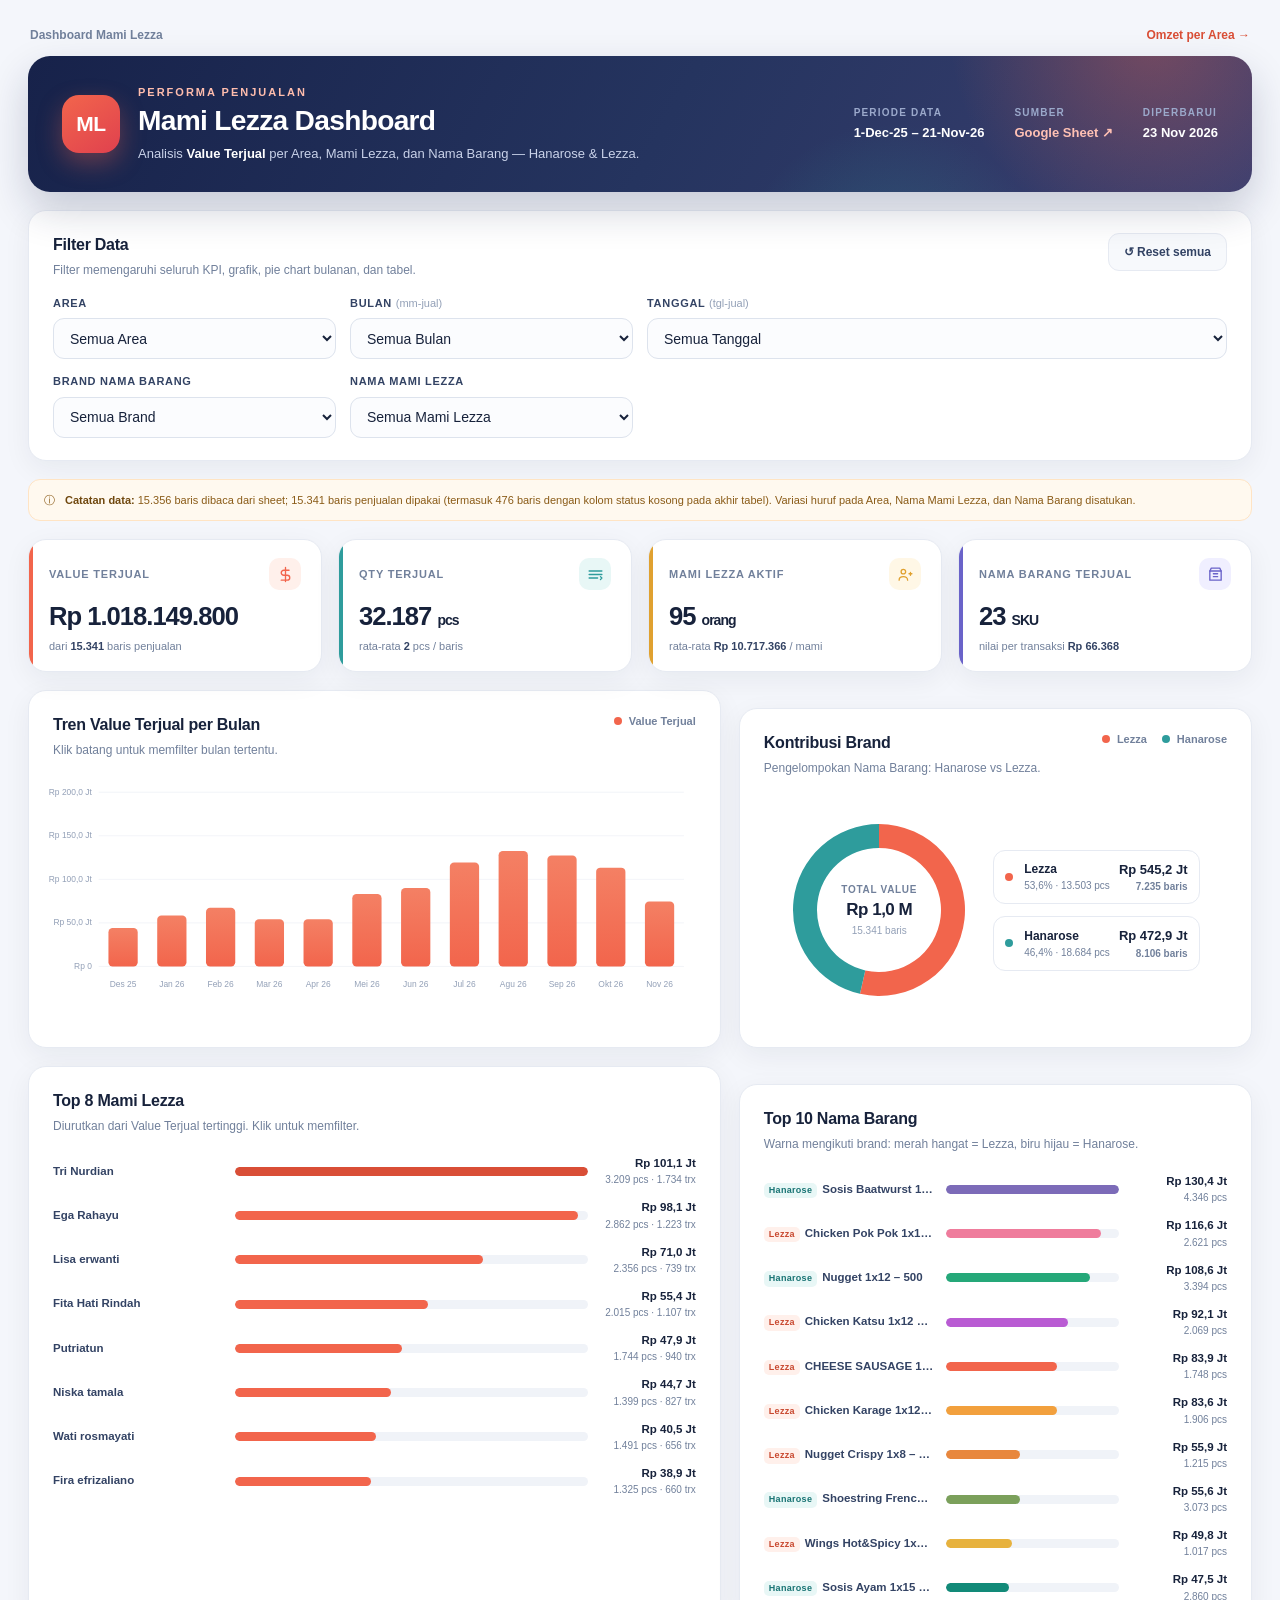
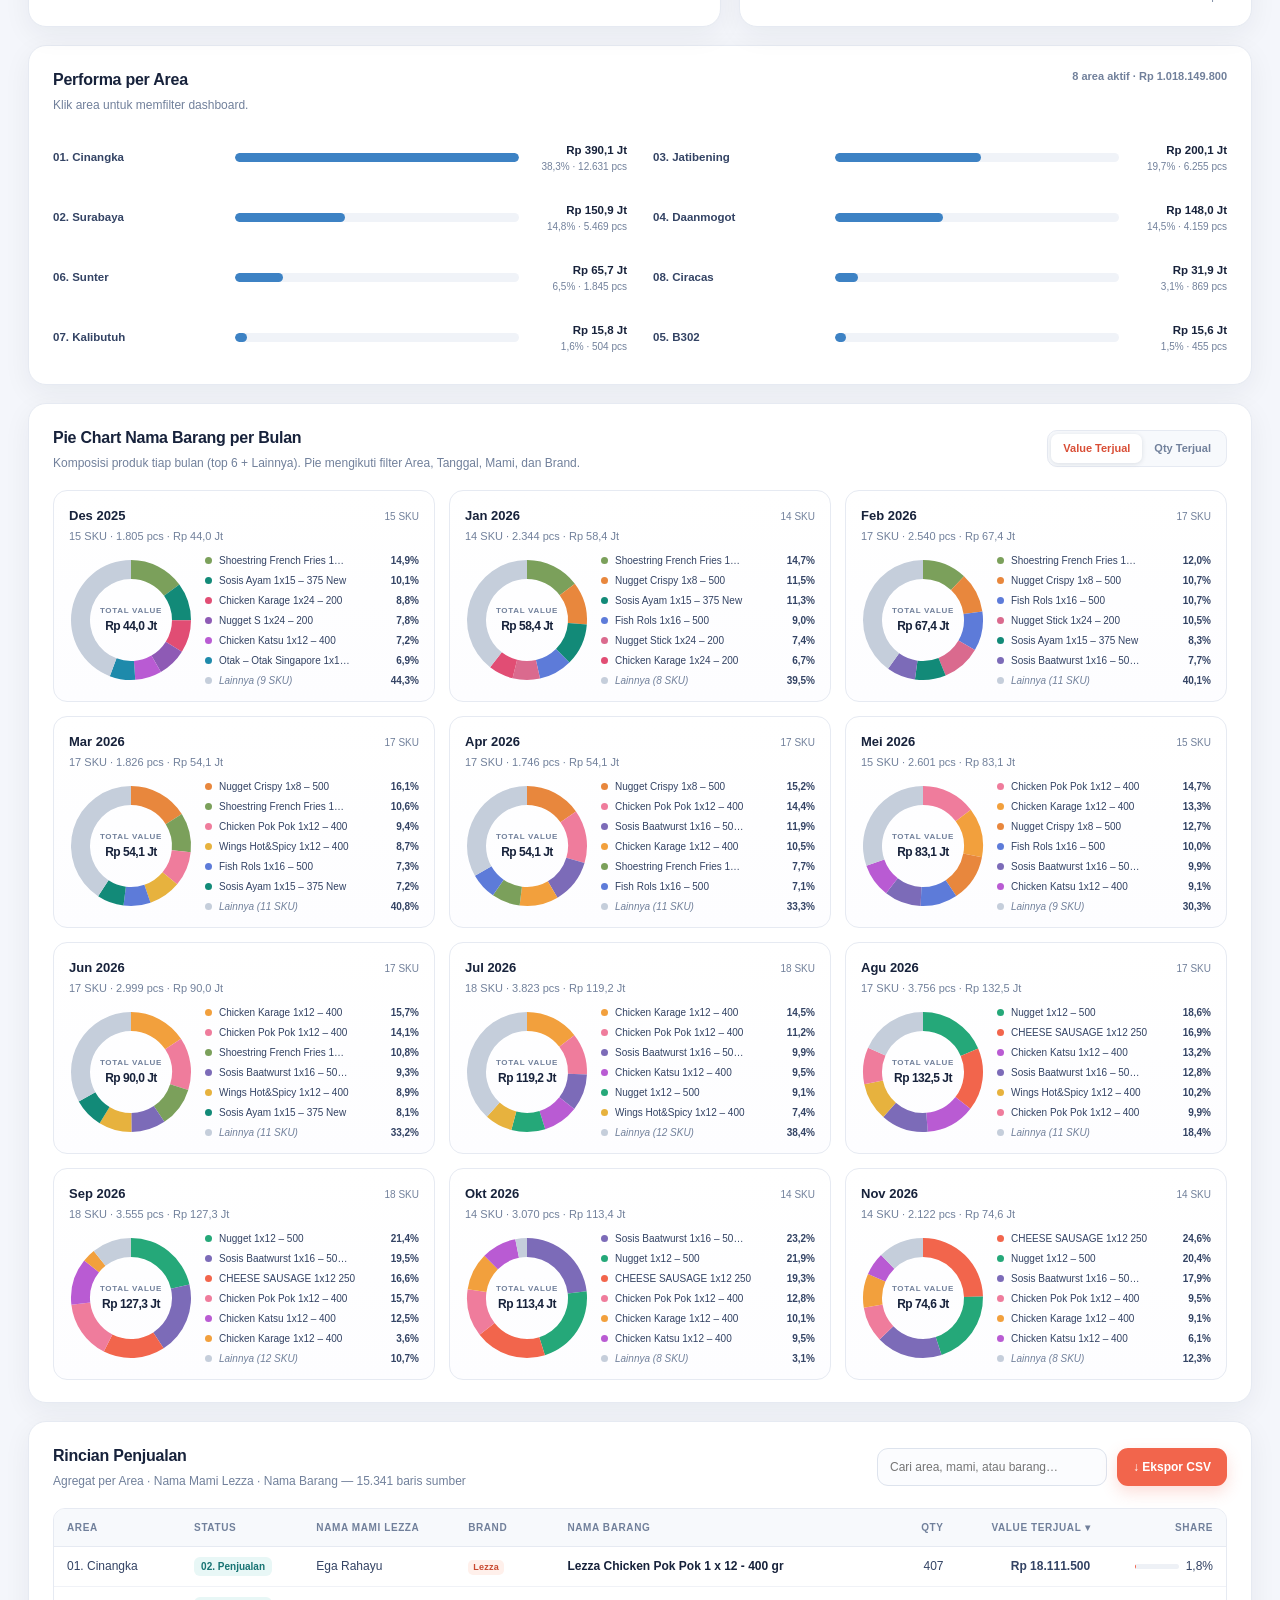
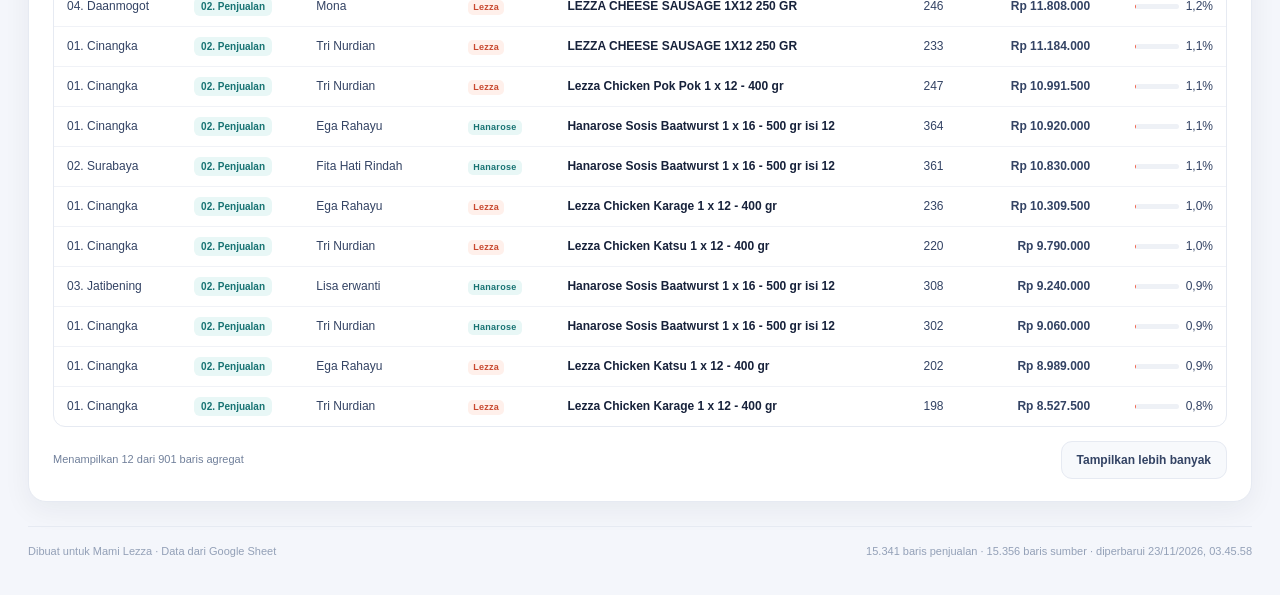
==== mami.html @ feef0293 "Add files via upload" ====
<!doctype html>
<html lang="id">
<head>
  <meta charset="utf-8">
  <meta name="viewport" content="width=device-width, initial-scale=1">
  <meta name="description" content="Dashboard performa penjualan Mami Lezza: Area, Value Terjual, Nama Mami Lezza, dan Nama Barang (Hanarose & Lezza).">
  <link rel="icon" href="data:image/svg+xml,%3Csvg xmlns='http://www.w3.org/2000/svg' viewBox='0 0 64 64'%3E%3Crect width='64' height='64' rx='16' fill='%23F2654C'/%3E%3Ctext x='32' y='43' font-size='34' font-family='Arial' font-weight='bold' text-anchor='middle' fill='white'%3EM%3C/text%3E%3C/svg%3E">
  <title>Mami Lezza · Dashboard Penjualan</title>
  <link rel="stylesheet" href="styles.css">
</head>
<body>
  <div class="app-shell">
    <nav class="dash-nav" aria-label="Navigasi dashboard">
      <span class="dash-nav-title">Dashboard Mami Lezza</span>
      <span class="dash-nav-spacer"></span>
      <a href="index.html">Omzet per Area →</a>
    </nav>

    <header class="hero">
      <div class="hero-main">
        <div class="hero-mark">ML</div>
        <div>
          <p class="eyebrow">PERFORMA PENJUALAN</p>
          <h1>Mami Lezza Dashboard</h1>
          <p class="hero-sub">Analisis <strong>Value Terjual</strong> per Area, Mami Lezza, dan Nama Barang — Hanarose &amp; Lezza.</p>
        </div>
      </div>
      <div class="hero-meta">
        <div class="meta-item"><span class="meta-label">Periode data</span><strong id="period-label">—</strong></div>
        <div class="meta-item"><span class="meta-label">Sumber</span><a id="source-link" href="#" target="_blank" rel="noopener">Google Sheet ↗</a></div>
        <div class="meta-item"><span class="meta-label">Diperbarui</span><strong id="generated-label">—</strong></div>
      </div>
    </header>

    <section class="panel filter-panel" aria-label="Filter data">
      <div class="panel-head filter-head">
        <div>
          <h2>Filter Data</h2>
          <p>Filter memengaruhi seluruh KPI, grafik, pie chart bulanan, dan tabel.</p>
        </div>
        <button type="button" id="reset-btn" class="btn btn-ghost">↺ Reset semua</button>
      </div>
      <div class="filter-grid">
        <label class="field">
          <span>Area</span>
          <select id="area-filter"><option value="">Semua Area</option></select>
        </label>
        <label class="field">
          <span>Bulan <em>(mm-jual)</em></span>
          <select id="month-filter"><option value="">Semua Bulan</option></select>
        </label>
        <label class="field field-wide">
          <span>Tanggal <em>(tgl-jual)</em></span>
          <select id="date-filter"><option value="">Semua Tanggal</option></select>
        </label>
        <label class="field">
          <span>Brand Nama Barang</span>
          <select id="brand-filter">
            <option value="">Semua Brand</option>
            <option value="Lezza">Lezza</option>
            <option value="Hanarose">Hanarose</option>
          </select>
        </label>
        <label class="field">
          <span>Nama Mami Lezza</span>
          <select id="mami-filter"><option value="">Semua Mami Lezza</option></select>
        </label>
      </div>
      <div id="active-chips" class="chips" aria-live="polite"></div>
    </section>

    <section class="kpi-grid" id="kpi-grid" aria-label="Ringkasan KPI"></section>

    <section class="grid grid-2">
      <article class="panel chart-panel">
        <div class="panel-head">
          <div><h2>Tren Value Terjual per Bulan</h2><p>Klik batang untuk memfilter bulan tertentu.</p></div>
          <div class="legend-inline"><span class="dot" style="background:var(--accent)"></span>Value Terjual</div>
        </div>
        <div id="trend-chart" class="chart-body"></div>
      </article>

      <article class="panel chart-panel">
        <div class="panel-head">
          <div><h2>Kontribusi Brand</h2><p>Pengelompokan Nama Barang: Hanarose vs Lezza.</p></div>
          <div class="legend-inline"><span class="dot" style="background:var(--accent)"></span>Lezza <span class="dot dot-second" style="background:var(--teal)"></span>Hanarose</div>
        </div>
        <div id="brand-chart" class="chart-body brand-body"></div>
      </article>
    </section>

    <section class="grid grid-2">
      <article class="panel chart-panel">
        <div class="panel-head">
          <div><h2>Top 8 Mami Lezza</h2><p>Diurutkan dari Value Terjual tertinggi. Klik untuk memfilter.</p></div>
        </div>
        <div id="mami-chart" class="chart-body bars-body"></div>
      </article>

      <article class="panel chart-panel">
        <div class="panel-head">
          <div><h2>Top 10 Nama Barang</h2><p>Warna mengikuti brand: merah hangat = Lezza, biru hijau = Hanarose.</p></div>
        </div>
        <div id="product-chart" class="chart-body bars-body"></div>
      </article>
    </section>

    <section class="panel chart-panel">
      <div class="panel-head">
        <div><h2>Performa per Area</h2><p>Klik area untuk memfilter dashboard.</p></div>
        <div id="area-summary" class="legend-inline"></div>
      </div>
      <div id="area-chart" class="chart-body bars-body area-bars"></div>
    </section>

    <section class="panel" id="pie-section">
      <div class="panel-head pie-head">
        <div>
          <h2>Pie Chart Nama Barang per Bulan</h2>
          <p>Komposisi produk tiap bulan (top 6 + Lainnya). Pie mengikuti filter Area, Tanggal, Mami, dan Brand.</p>
        </div>
        <div class="segmented" role="group" aria-label="Metrik pie chart">
          <button type="button" class="seg active" data-metric="value">Value Terjual</button>
          <button type="button" class="seg" data-metric="qty">Qty Terjual</button>
        </div>
      </div>
      <div id="monthly-pies" class="pie-grid"></div>
    </section>

    <section class="panel table-panel" id="table-section">
      <div class="panel-head table-head">
        <div><h2>Rincian Penjualan</h2><p id="table-caption">Agregat per Area · Mami Lezza · Nama Barang</p></div>
        <div class="table-tools">
          <input type="search" id="table-search" placeholder="Cari area, mami, atau barang…" aria-label="Cari tabel">
          <button type="button" id="export-btn" class="btn btn-primary">↓ Ekspor CSV</button>
        </div>
      </div>
      <div class="table-wrap">
        <table>
          <thead>
            <tr>
              <th>Area</th>
              <th>Status</th>
              <th>Nama Mami Lezza</th>
              <th>Brand</th>
              <th>Nama Barang</th>
              <th class="num">Qty</th>
              <th class="num sortable" data-sort="value">Value Terjual ▾</th>
              <th class="num">Share</th>
            </tr>
          </thead>
          <tbody id="table-body"></tbody>
        </table>
      </div>
      <div class="table-footer">
        <span id="table-count">—</span>
        <button type="button" id="load-more" class="btn btn-ghost">Tampilkan lebih banyak</button>
      </div>
    </section>

    <footer class="footer">
      <span>Dibuat untuk Mami Lezza · Data dari Google Sheet</span>
      <span id="footer-meta">—</span>
    </footer>
  </div>

  <div id="tooltip" class="tooltip" role="tooltip" aria-hidden="true"></div>

  <script src="data.js"></script>
  <script src="app.js"></script>
</body>
</html>
---- styles.css ----
/* Mami Lezza Dashboard — dependency-free styling */
:root {
  --bg: #f4f6fb;
  --panel: #ffffff;
  --ink: #17223b;
  --ink-2: #334364;
  --muted: #71809b;
  --muted-2: #93a0b7;
  --line: #e6eaf2;
  --line-soft: #f0f2f7;
  --accent: #f2654c;
  --accent-dark: #d94e36;
  --accent-soft: #fff0eb;
  --teal: #2e9c9c;
  --teal-soft: #e8f7f6;
  --navy: #182449;
  --navy-2: #26335f;
  --radius: 18px;
  --radius-sm: 11px;
  --shadow: 0 8px 28px rgba(23, 34, 59, 0.06);
  --shadow-hover: 0 14px 36px rgba(23, 34, 59, 0.1);
}

* { box-sizing: border-box; }

html { scroll-behavior: smooth; }

body {
  margin: 0;
  background: var(--bg);
  color: var(--ink);
  font-family: -apple-system, BlinkMacSystemFont, "Segoe UI", "Inter", Roboto, "Helvetica Neue", Arial, sans-serif;
  font-size: 14px;
  line-height: 1.5;
  -webkit-font-smoothing: antialiased;
}

button, select, input { font: inherit; }
button { cursor: pointer; }
a { color: inherit; }

.app-shell {
  width: min(1480px, 100%);
  margin: 0 auto;
  padding: 26px 28px 36px;
}

/* ---------------------------------------------------------------- hero */
.hero {
  position: relative;
  overflow: hidden;
  display: flex;
  flex-wrap: wrap;
  align-items: center;
  justify-content: space-between;
  gap: 22px;
  padding: 28px 34px;
  border-radius: 22px;
  background: linear-gradient(118deg, #17224a 0%, #25345f 52%, #3a3f70 100%);
  color: #fff;
  box-shadow: 0 18px 40px rgba(20, 31, 68, 0.2);
}
.hero::before,
.hero::after {
  content: "";
  position: absolute;
  border-radius: 50%;
  pointer-events: none;
}
.hero::before {
  width: 420px; height: 420px;
  right: -110px; top: -230px;
  background: radial-gradient(circle, rgba(242, 101, 76, 0.34), transparent 68%);
}
.hero::after {
  width: 320px; height: 320px;
  right: 200px; bottom: -250px;
  background: radial-gradient(circle, rgba(46, 156, 156, 0.3), transparent 70%);
}
.hero-main { display: flex; align-items: center; gap: 18px; position: relative; z-index: 1; }
.hero-mark {
  flex: 0 0 auto;
  width: 58px; height: 58px;
  display: grid; place-items: center;
  border-radius: 17px;
  background: linear-gradient(145deg, #f2654c, #e0414e);
  font-size: 21px; font-weight: 800; letter-spacing: -0.5px;
  box-shadow: 0 10px 24px rgba(242, 101, 76, 0.35);
}
.eyebrow {
  margin: 0 0 3px;
  font-size: 11px; font-weight: 700; letter-spacing: 2px;
  color: #ffbdad;
}
.hero h1 { margin: 0; font-size: clamp(23px, 2.2vw, 31px); letter-spacing: -0.7px; line-height: 1.2; }
.hero-sub { margin: 7px 0 0; color: #c9d2e9; font-size: 13px; }
.hero-sub strong { color: #fff; }
.hero-meta {
  position: relative; z-index: 1;
  display: flex; gap: 30px; flex-wrap: wrap;
}
.meta-item { display: flex; flex-direction: column; gap: 3px; }
.meta-label { font-size: 10px; text-transform: uppercase; letter-spacing: 1.2px; color: #9ba9cb; font-weight: 700; }
.meta-item strong { font-size: 13px; font-weight: 600; }
.meta-item a { font-size: 13px; font-weight: 600; color: #ffc1b4; text-decoration: none; }
.meta-item a:hover { text-decoration: underline; }

/* --------------------------------------------------------------- panel */
.panel {
  background: var(--panel);
  border: 1px solid var(--line);
  border-radius: var(--radius);
  box-shadow: var(--shadow);
  padding: 22px 24px;
}
.panel + .panel, .grid + .panel, .panel + .grid, .grid + .grid, .kpi-grid + .grid { margin-top: 18px; }
.panel-head {
  display: flex; align-items: flex-start; justify-content: space-between; gap: 16px;
  margin-bottom: 18px;
}
.panel-head h2 { margin: 0; font-size: 16px; letter-spacing: -0.25px; }
.panel-head p { margin: 4px 0 0; color: var(--muted); font-size: 12px; }

/* -------------------------------------------------------------- filter */
.filter-panel { margin-top: 18px; }
.filter-head { margin-bottom: 16px; }
.filter-grid {
  display: grid;
  grid-template-columns: repeat(4, minmax(0, 1fr));
  gap: 14px;
}
.field { display: flex; flex-direction: column; gap: 7px; min-width: 0; }
.field-wide { grid-column: span 2; }
.field > span { font-size: 11px; font-weight: 700; color: var(--ink-2); text-transform: uppercase; letter-spacing: 0.7px; }
.field > span em { font-style: normal; color: var(--muted-2); font-weight: 500; text-transform: none; letter-spacing: 0; }
select, input[type="search"] {
  width: 100%;
  height: 41px;
  padding: 0 12px;
  border: 1px solid #dde3ed;
  border-radius: var(--radius-sm);
  background: #fbfcfe;
  color: var(--ink);
  outline: none;
  transition: border-color .15s, box-shadow .15s, background .15s;
}
select:hover, input[type="search"]:hover { border-color: #c7d0df; }
select:focus, input[type="search"]:focus {
  border-color: var(--accent);
  background: #fff;
  box-shadow: 0 0 0 3px rgba(242, 101, 76, 0.12);
}
select[disabled] { opacity: .45; cursor: not-allowed; }

.btn {
  display: inline-flex; align-items: center; justify-content: center; gap: 7px;
  height: 38px; padding: 0 15px;
  border-radius: var(--radius-sm);
  border: 1px solid transparent;
  font-size: 12px; font-weight: 700;
  white-space: nowrap;
  transition: transform .12s, background .15s, border-color .15s, box-shadow .15s;
}
.btn:active { transform: translateY(1px); }
.btn-ghost { background: #f7f9fc; border-color: var(--line); color: var(--ink-2); }
.btn-ghost:hover { background: #eef2f8; border-color: #d7dfec; }
.btn-primary { background: var(--accent); color: #fff; box-shadow: 0 6px 16px rgba(242, 101, 76, 0.22); }
.btn-primary:hover { background: var(--accent-dark); }
.btn:disabled { opacity: .45; cursor: not-allowed; box-shadow: none; }

.chips { display: flex; flex-wrap: wrap; gap: 8px; margin-top: 14px; }
.chips:empty { display: none; }
.chip {
  display: inline-flex; align-items: center; gap: 8px;
  padding: 5px 7px 5px 11px;
  border-radius: 999px;
  background: var(--accent-soft);
  border: 1px solid #ffd9cd;
  color: #b13d28;
  font-size: 11px; font-weight: 700;
}
.chip button {
  width: 17px; height: 17px; padding: 0;
  display: grid; place-items: center;
  border: 0; border-radius: 50%;
  background: rgba(177, 61, 40, 0.12);
  color: #b13d28; font-size: 12px; line-height: 1;
}
.chip button:hover { background: rgba(177, 61, 40, 0.25); }

/* ----------------------------------------------------------------- KPI */
.kpi-grid {
  display: grid;
  grid-template-columns: repeat(4, minmax(0, 1fr));
  gap: 16px;
  margin-top: 18px;
}
.kpi-card {
  position: relative;
  overflow: hidden;
  background: var(--panel);
  border: 1px solid var(--line);
  border-radius: var(--radius);
  padding: 18px 20px 17px;
  box-shadow: var(--shadow);
  transition: box-shadow .18s, transform .18s;
}
.kpi-card:hover { box-shadow: var(--shadow-hover); transform: translateY(-2px); }
.kpi-card::before {
  content: "";
  position: absolute; left: 0; top: 0; bottom: 0; width: 4px;
  background: var(--tone, var(--accent));
}
.kpi-top { display: flex; align-items: center; justify-content: space-between; gap: 10px; }
.kpi-label { font-size: 11px; font-weight: 700; color: var(--muted); text-transform: uppercase; letter-spacing: .8px; }
.kpi-icon {
  width: 32px; height: 32px;
  display: grid; place-items: center;
  border-radius: 10px;
  background: var(--tone-soft, var(--accent-soft));
  color: var(--tone, var(--accent));
}
.kpi-icon svg { width: 17px; height: 17px; stroke: currentColor; fill: none; stroke-width: 1.9; stroke-linecap: round; stroke-linejoin: round; }
.kpi-value { margin-top: 12px; font-size: clamp(21px, 2vw, 28px); font-weight: 800; letter-spacing: -1px; line-height: 1.15; }
.kpi-sub { margin-top: 6px; font-size: 11px; color: var(--muted); }
.kpi-sub strong { color: var(--ink-2); }

/* --------------------------------------------------------------- grid */
.grid { display: grid; gap: 18px; margin-top: 18px; }
.grid-2 { grid-template-columns: minmax(0, 1.35fr) minmax(0, 1fr); }
.chart-panel { min-width: 0; }
.chart-body { min-height: 230px; }
.legend-inline { display: flex; align-items: center; gap: 7px; flex-wrap: wrap; font-size: 11px; color: var(--muted); font-weight: 600; }
.dot { width: 8px; height: 8px; border-radius: 50%; display: inline-block; }
.dot-second { margin-left: 8px; }

/* --------------------------------------------------------------- trend */
.trend-wrap { width: 100%; }
.trend-svg { display: block; width: 100%; height: auto; overflow: visible; }
.trend-grid { stroke: var(--line-soft); stroke-width: 1; }
.trend-axis { fill: var(--muted-2); font-size: 10px; font-family: inherit; }
.trend-bar { fill: url(#barGradient); cursor: pointer; transition: opacity .15s; }
.trend-bar:hover, .trend-bar.selected { fill: var(--accent-dark); }
.trend-bar-wrap:hover .trend-bar { fill: var(--accent-dark); }
.trend-value { fill: var(--ink-2); font-size: 10px; font-weight: 700; font-family: inherit; pointer-events: none; }

/* --------------------------------------------------------------- donut */
.brand-body { display: flex; align-items: center; justify-content: center; gap: 26px; flex-wrap: wrap; }
.donut-wrap { position: relative; flex: 0 0 auto; }
.donut-svg { display: block; }
.donut-segment { transition: opacity .15s, transform .15s; transform-origin: center; cursor: pointer; }
.donut-segment:hover { opacity: .8; }
.donut-center {
  position: absolute; inset: 0;
  display: flex; flex-direction: column; align-items: center; justify-content: center;
  pointer-events: none; text-align: center;
}
.donut-center small { color: var(--muted); font-size: 10px; font-weight: 700; text-transform: uppercase; letter-spacing: .7px; }
.donut-center strong { font-size: 17px; letter-spacing: -.5px; }
.donut-center span { color: var(--muted-2); font-size: 10px; }
.brand-legend { display: flex; flex-direction: column; gap: 12px; min-width: 180px; }
.brand-legend-row {
  display: grid; grid-template-columns: 10px 1fr auto; align-items: center; gap: 9px;
  padding: 9px 11px; border: 1px solid var(--line); border-radius: 12px; cursor: pointer;
  transition: background .15s, border-color .15s;
}
.brand-legend-row:hover { background: #fafbfd; border-color: #d6deeb; }
.brand-legend-name { font-size: 12px; font-weight: 700; }
.brand-legend-name small { display: block; color: var(--muted); font-weight: 500; font-size: 10px; }
.brand-legend-value { text-align: right; font-size: 13px; font-weight: 800; }
.brand-legend-value small { display: block; color: var(--muted); font-size: 10px; font-weight: 600; }

/* ---------------------------------------------------------------- bars */
.bars-body { display: flex; flex-direction: column; gap: 12px; padding-top: 2px; }
.bar-row { display: grid; grid-template-columns: minmax(110px, 170px) minmax(60px, 1fr) 96px; align-items: center; gap: 12px; }
.bar-row.clickable { cursor: pointer; }
.bar-row.clickable:hover .bar-name { color: var(--accent-dark); }
.bar-name { font-size: 11.5px; font-weight: 600; color: var(--ink-2); overflow: hidden; text-overflow: ellipsis; white-space: nowrap; }
.bar-track { height: 9px; border-radius: 99px; background: #f0f3f8; overflow: hidden; }
.bar-fill { height: 100%; border-radius: 99px; background: var(--bar-color, var(--accent)); min-width: 2px; transition: width .35s ease; }
.bar-value { text-align: right; font-size: 11.5px; font-weight: 800; white-space: nowrap; }
.bar-value small { display: block; color: var(--muted); font-size: 10px; font-weight: 500; }
.brand-tag {
  display: inline-block; margin-right: 5px; padding: 1px 5px;
  border-radius: 5px; font-size: 9px; font-weight: 800; letter-spacing: .3px;
}
.brand-tag.lezza { background: var(--accent-soft); color: #c8482f; }
.brand-tag.hanarose { background: var(--teal-soft); color: #177373; }
.area-bars { display: grid; grid-template-columns: repeat(2, minmax(0, 1fr)); gap: 12px 26px; }

/* ---------------------------------------------------------- monthly pies */
.pie-head { align-items: center; }
.segmented { display: inline-flex; padding: 3px; border: 1px solid var(--line); border-radius: 10px; background: #f7f9fc; }
.seg {
  border: 0; background: transparent; color: var(--muted);
  padding: 6px 12px; border-radius: 7px; font-size: 11px; font-weight: 700;
}
.seg.active { background: #fff; color: var(--accent-dark); box-shadow: 0 1px 5px rgba(20, 30, 60, .12); }
.pie-grid { display: grid; grid-template-columns: repeat(3, minmax(0, 1fr)); gap: 14px; margin-top: 4px; }
.pie-card {
  border: 1px solid var(--line);
  border-radius: 14px;
  padding: 15px 15px 13px;
  background: linear-gradient(180deg, #fff, #fdfdff);
  transition: box-shadow .15s, transform .15s;
}
.pie-card:hover { box-shadow: var(--shadow-hover); transform: translateY(-2px); }
.pie-card-head { display: flex; align-items: baseline; justify-content: space-between; gap: 8px; }
.pie-card-head h3 { margin: 0; font-size: 13px; }
.pie-card-head span { font-size: 10px; color: var(--muted); }
.pie-card-total { margin: 3px 0 8px; font-size: 11px; color: var(--muted); }
.pie-card-total strong { color: var(--ink); font-size: 13px; }
.pie-card-body { display: flex; align-items: center; gap: 12px; }
.pie-card-body .donut-wrap { width: 124px; height: 124px; }
.pie-card-body .donut-center strong { font-size: 12px; }
.pie-card-body .donut-center small { font-size: 8px; }
.pie-legend { flex: 1; min-width: 0; display: flex; flex-direction: column; gap: 5px; }
.pie-legend-row { display: grid; grid-template-columns: 8px minmax(0, 1fr) auto; align-items: center; gap: 6px; font-size: 10px; }
.pie-legend-row .dot { width: 7px; height: 7px; }
.pie-legend-name { color: var(--ink-2); overflow: hidden; text-overflow: ellipsis; white-space: nowrap; }
.pie-legend-pct { font-weight: 800; color: var(--ink-2); }
.pie-legend-row.other .pie-legend-name { color: var(--muted); font-style: italic; }
.empty-pie { color: var(--muted); font-size: 12px; padding: 26px 4px; text-align: center; }

/* --------------------------------------------------------------- table */
.table-head { align-items: center; }
.table-tools { display: flex; gap: 10px; align-items: center; }
.table-tools input { width: 230px; height: 38px; font-size: 12px; }
.table-wrap { overflow-x: auto; border: 1px solid var(--line); border-radius: 12px; }
table { width: 100%; border-collapse: collapse; font-size: 12px; min-width: 900px; }
thead th {
  position: sticky; top: 0; z-index: 1;
  background: #f7f9fc;
  text-align: left; font-size: 10px; font-weight: 800;
  text-transform: uppercase; letter-spacing: .6px; color: var(--muted);
  padding: 11px 13px; border-bottom: 1px solid var(--line);
  white-space: nowrap;
}
thead th.num, tbody td.num { text-align: right; }
thead th.sortable { cursor: pointer; user-select: none; }
thead th.sortable:hover { color: var(--accent-dark); }
tbody td { padding: 10px 13px; border-bottom: 1px solid var(--line-soft); color: var(--ink-2); vertical-align: middle; }
tbody tr:last-child td { border-bottom: 0; }
tbody tr:hover { background: #fbfcff; }
tbody td.barang { font-weight: 600; color: var(--ink); max-width: 320px; }
.status-pill {
  display: inline-block; padding: 2px 7px; border-radius: 6px;
  background: var(--teal-soft); color: #177373; font-size: 10px; font-weight: 700; white-space: nowrap;
}
.share-cell { display: flex; align-items: center; justify-content: flex-end; gap: 7px; }
.share-cell .mini-track { width: 44px; height: 5px; border-radius: 99px; background: #eef1f6; overflow: hidden; }
.share-cell .mini-fill { height: 100%; background: var(--accent); border-radius: 99px; }
.table-footer { display: flex; align-items: center; justify-content: space-between; gap: 12px; margin-top: 14px; }
.table-footer span { font-size: 11px; color: var(--muted); }
.no-rows { text-align: center; color: var(--muted); padding: 36px 12px !important; }

/* --------------------------------------------------------------- misc */
.footer {
  display: flex; justify-content: space-between; flex-wrap: wrap; gap: 8px;
  margin-top: 24px; padding-top: 16px;
  border-top: 1px solid var(--line);
  color: var(--muted-2); font-size: 11px;
}
.tooltip {
  position: fixed; z-index: 50; pointer-events: none;
  max-width: 270px;
  padding: 9px 11px;
  border-radius: 10px;
  background: rgba(19, 29, 54, .95);
  color: #fff; font-size: 11px; line-height: 1.5;
  box-shadow: 0 10px 25px rgba(0, 0, 0, .2);
  opacity: 0; transform: translateY(4px);
  transition: opacity .12s, transform .12s;
}
.tooltip.show { opacity: 1; transform: translateY(0); }
.tooltip strong { display: block; font-size: 12px; margin-bottom: 2px; }
.tooltip span { color: #c2cce2; }
.note-banner {
  display: flex; align-items: flex-start; gap: 10px;
  margin-top: 18px; padding: 12px 15px;
  border: 1px solid #ffe4c4; border-radius: 12px;
  background: #fff9ef; color: #8a5b17; font-size: 11px;
}
.note-banner strong { color: #6f470d; }

/* ---------------------------------------------------------- responsive */
@media (max-width: 1180px) {
  .filter-grid, .filter-grid-3 { grid-template-columns: repeat(2, minmax(0, 1fr)); }
  .kpi-grid { grid-template-columns: repeat(2, minmax(0, 1fr)); }
  .pie-grid { grid-template-columns: repeat(2, minmax(0, 1fr)); }
}
@media (max-width: 960px) {
  .grid-2 { grid-template-columns: 1fr; }
  .hero { padding: 24px; }
  .hero-meta { gap: 20px; }
  .area-bars { grid-template-columns: 1fr; }
}
/* ------------------------------------------------ omzet per area page */
.dash-nav {
  display: flex; align-items: center; gap: 14px; flex-wrap: wrap;
  margin-bottom: 12px; padding: 0 2px;
  font-size: 12px;
}
.dash-nav a { color: var(--accent-dark); font-weight: 700; text-decoration: none; }
.dash-nav a:hover { text-decoration: underline; }
.dash-nav-title { color: var(--muted); font-weight: 600; }
.dash-nav-spacer { flex: 1; }
.sync-badge {
  display: inline-flex; align-items: center; gap: 7px;
  padding: 5px 11px; border-radius: 999px;
  background: #eaf7f2; border: 1px solid #cae9dc;
  color: #1a7a5e; font-size: 11px; font-weight: 700;
}
.sync-badge.warn { background: #fff7e6; border-color: #ffe0ae; color: #97681a; }
.sync-dot {
  width: 7px; height: 7px; border-radius: 50%;
  background: #22a06b; box-shadow: 0 0 0 3px rgba(34, 160, 107, .16);
  animation: pulse 2s infinite;
}
.sync-badge.warn .sync-dot { background: #e8a326; box-shadow: 0 0 0 3px rgba(232, 163, 38, .16); animation: none; }
@keyframes pulse { 0%,100% { opacity: 1; } 50% { opacity: .4; } }
.hero-area { background: linear-gradient(118deg, #143a44 0%, #1d5560 55%, #2e6a6b 100%); }
.hero-area .eyebrow { color: #a6e3dc; }
.hero-mark-teal { background: linear-gradient(145deg, #2e9c9c, #1d7a8c); box-shadow: 0 10px 24px rgba(46, 156, 156, .35); }
.btn-refresh { background: rgba(255,255,255,.13); border-color: rgba(255,255,255,.3); color: #fff; height: 36px; }
.btn-refresh:hover { background: rgba(255,255,255,.22); }
.filter-grid-3 { grid-template-columns: repeat(3, minmax(0, 1fr)); }
.area-ranking .bar-row { grid-template-columns: minmax(130px, 190px) minmax(80px, 1fr) 140px; }
.area-ranking .bar-name { font-size: 12px; font-weight: 700; }

.heatmap-wrap { overflow-x: auto; }
.heat-table { width: 100%; min-width: 840px; border-collapse: separate; border-spacing: 4px; }
.heat-table th {
  position: static; background: transparent; border: 0;
  font-size: 10px; text-transform: uppercase; letter-spacing: .5px; color: var(--muted);
  padding: 5px 8px; white-space: nowrap;
}
.heat-table tbody th { text-align: left; color: var(--ink-2); font-weight: 700; font-size: 11px; }
.heat-cell {
  border-radius: 7px; padding: 11px 8px !important;
  font-size: 10.5px; font-weight: 700; cursor: default;
  transition: transform .12s, box-shadow .12s;
}
.heat-cell:hover { transform: scale(1.03); box-shadow: 0 4px 12px rgba(20, 40, 70, .14); }
.heat-total { font-weight: 800; color: var(--ink); white-space: nowrap; }
.heat-legend { display: inline-flex; gap: 2px; }
.heat-legend i { width: 16px; height: 9px; border-radius: 2px; display: inline-block; }
.heat-legend i:nth-child(1) { background: rgba(46,156,156,.1); }
.heat-legend i:nth-child(2) { background: rgba(46,156,156,.3); }
.heat-legend i:nth-child(3) { background: rgba(46,156,156,.5); }
.heat-legend i:nth-child(4) { background: rgba(46,156,156,.7); }
.heat-legend i:nth-child(5) { background: rgba(46,156,156,.9); }
.legend-line { display: flex; flex-wrap: wrap; gap: 14px; justify-content: center; margin-top: 8px; }
.legend-click {
  display: inline-flex; align-items: center; gap: 6px;
  font-size: 11px; color: var(--ink-2); font-weight: 600; cursor: pointer;
}
.legend-click:hover { color: var(--accent-dark); }
.trend-point { cursor: pointer; transition: r .12s; }
.trend-point:hover { r: 6; }

@media (max-width: 640px) {
  .app-shell { padding: 14px 13px 28px; }
  .hero { border-radius: 16px; padding: 20px; }
  .hero-mark { width: 46px; height: 46px; border-radius: 13px; font-size: 17px; }
  .hero-meta { width: 100%; justify-content: space-between; gap: 12px; }
  .panel { padding: 17px 16px; border-radius: 14px; }
  .filter-grid, .filter-grid-3 { grid-template-columns: 1fr; }
  .field-wide { grid-column: span 1; }
  .filter-head, .panel-head, .pie-head, .table-head { flex-direction: column; align-items: flex-start; }
  .table-tools { width: 100%; }
  .table-tools input { width: 100%; }
  .kpi-grid { grid-template-columns: 1fr 1fr; gap: 10px; }
  .kpi-card { padding: 14px; }
  .kpi-value { font-size: 19px; }
  .pie-grid { grid-template-columns: 1fr; }
  .bar-row { grid-template-columns: minmax(88px, 120px) minmax(40px, 1fr) 78px; gap: 8px; }
  .brand-body { gap: 16px; }
}
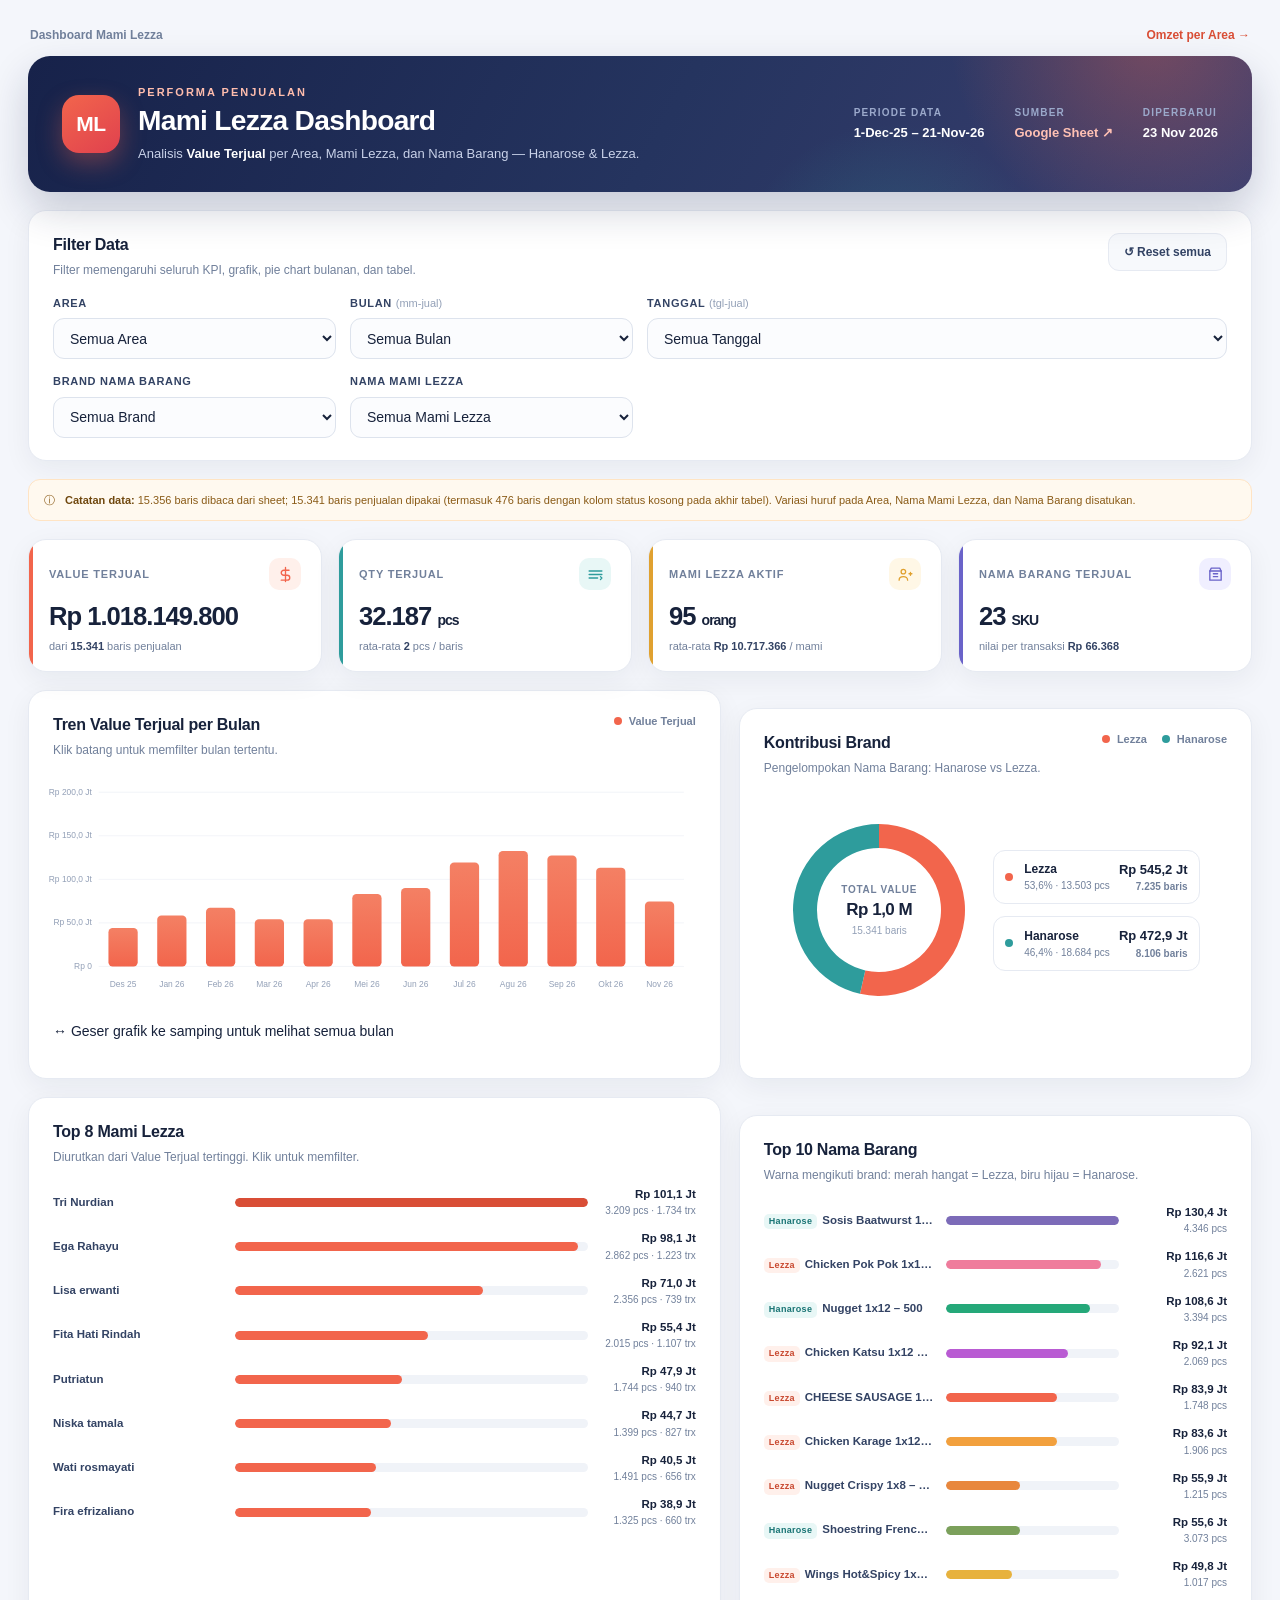
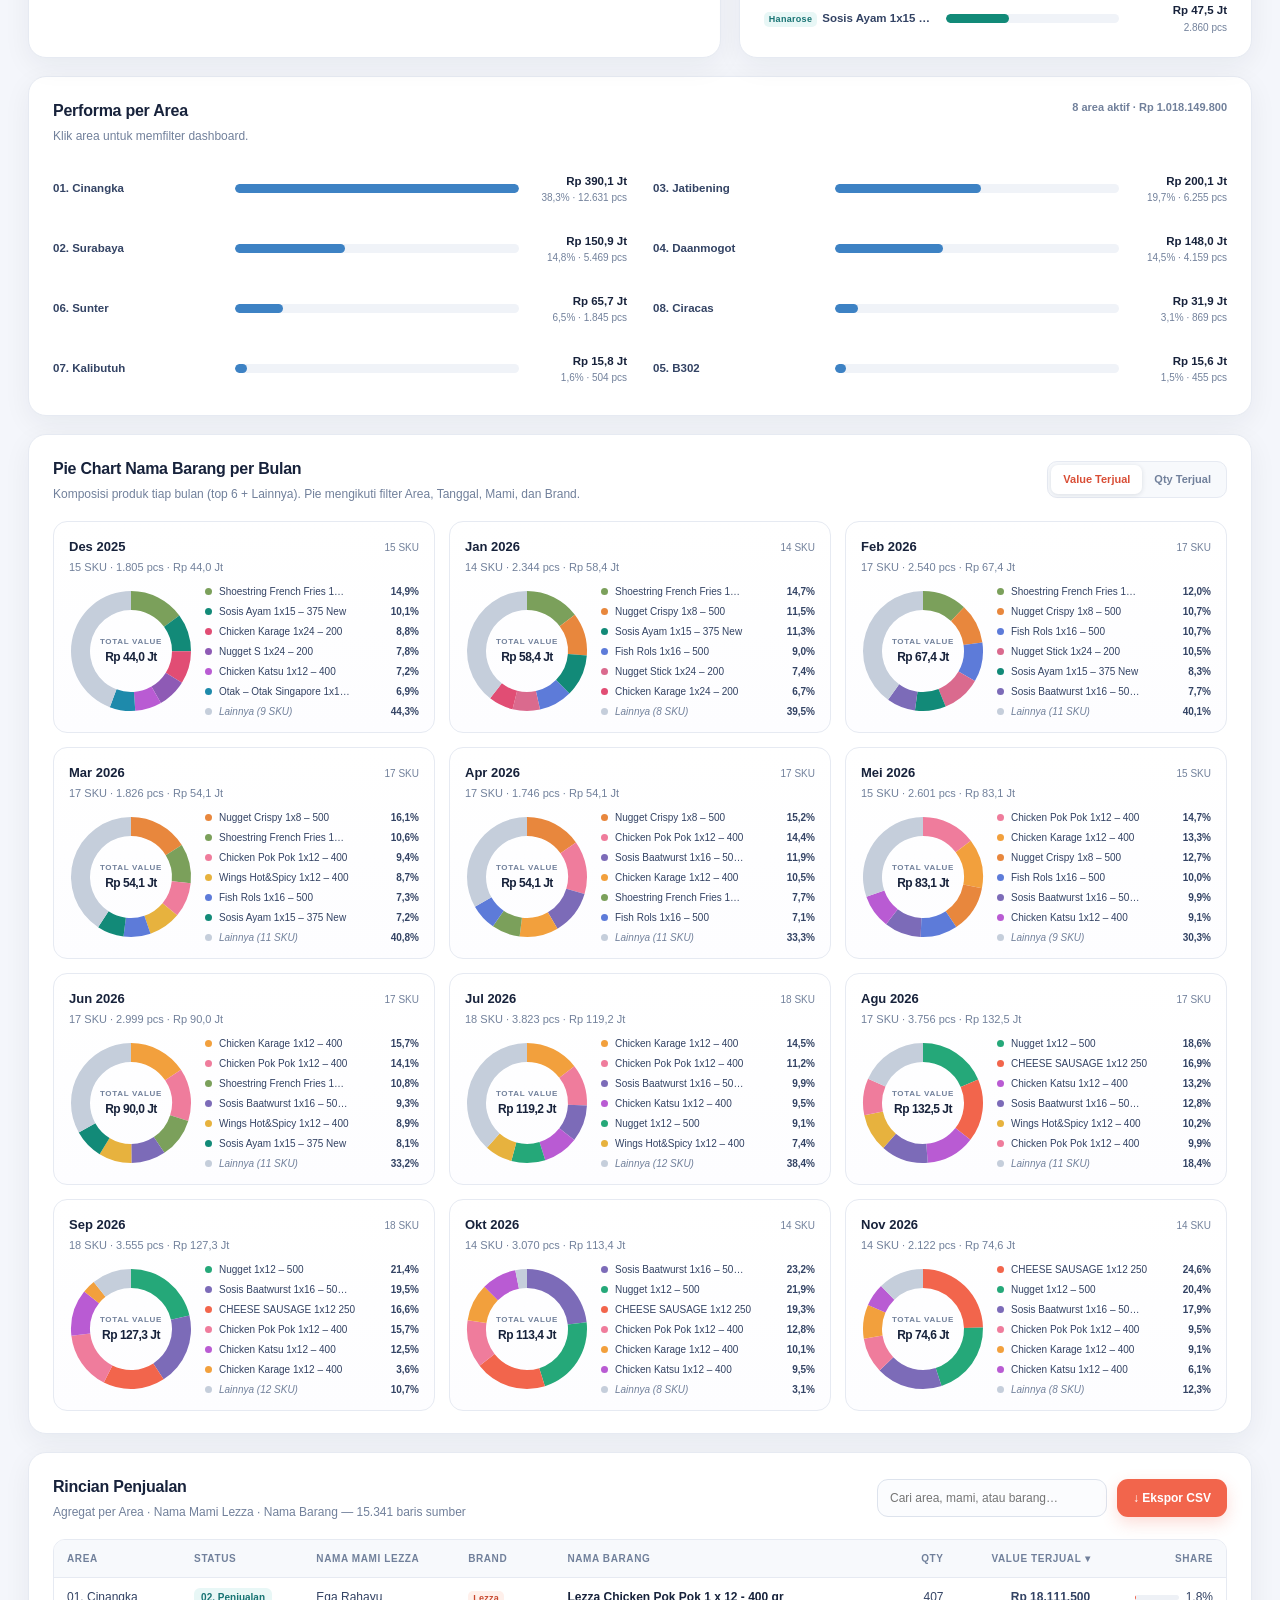
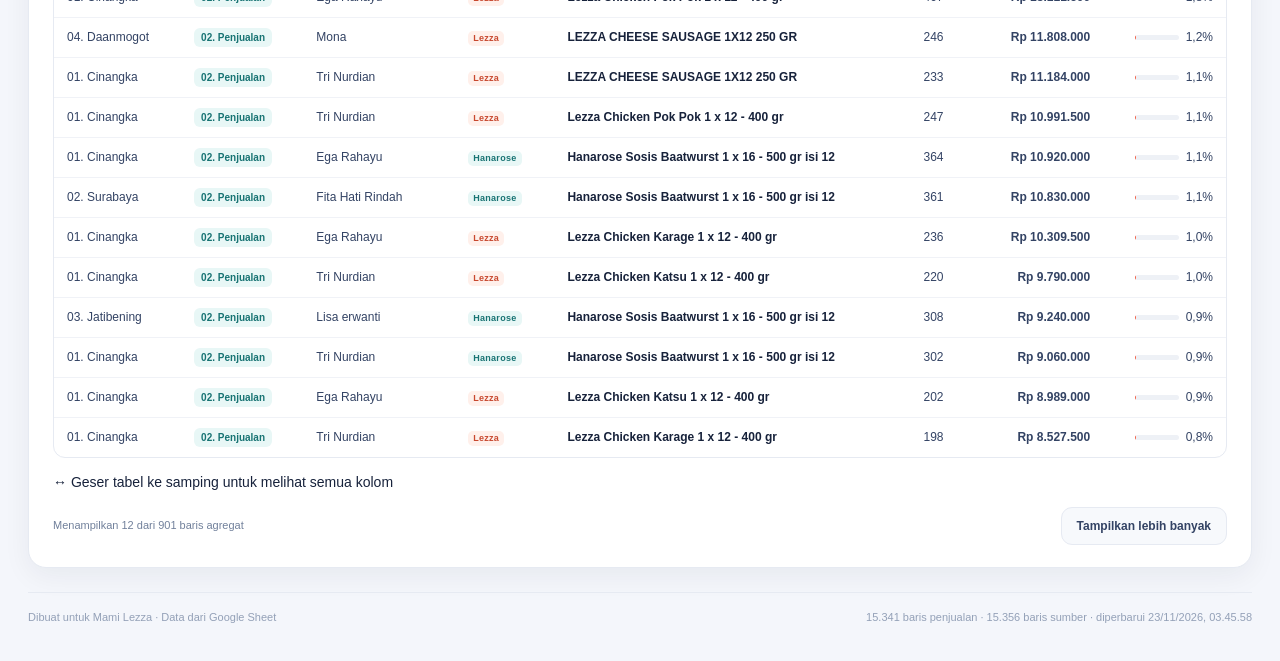
==== commit be340562: "Add files via upload" ====
--- a/mami.html
+++ b/mami.html
@@ -78,6 +78,7 @@
           <div class="legend-inline"><span class="dot" style="background:var(--accent)"></span>Value Terjual</div>
         </div>
         <div id="trend-chart" class="chart-body"></div>
+        <p class="scroll-hint">↔ Geser grafik ke samping untuk melihat semua bulan</p>
       </article>
 
       <article class="panel chart-panel">
@@ -152,6 +153,7 @@
           <tbody id="table-body"></tbody>
         </table>
       </div>
+      <p class="scroll-hint">↔ Geser tabel ke samping untuk melihat semua kolom</p>
       <div class="table-footer">
         <span id="table-count">—</span>
         <button type="button" id="load-more" class="btn btn-ghost">Tampilkan lebih banyak</button>
